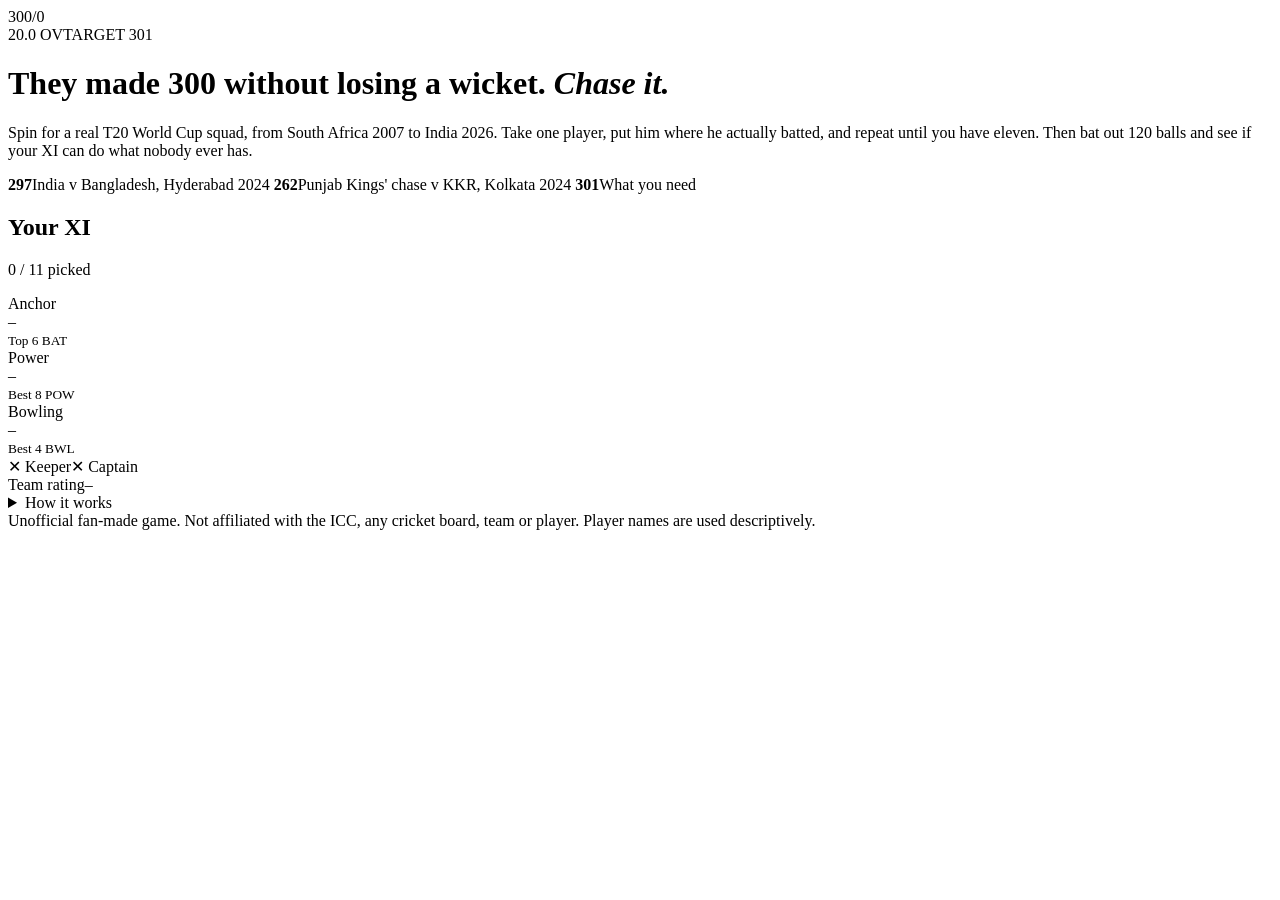
==== index.html @ cbccf897 "Add files via upload" ====
<!doctype html>
<html lang="en">
<head>
<meta charset="utf-8">
<meta name="viewport" content="width=device-width, initial-scale=1, viewport-fit=cover">
<title>The Chase 300</title>
<meta name="description" content="The opposition made 300/0. Draft an XI from every T20 World Cup squad, 2007 to 2026, and chase 301 in 20 overs.">
<meta name="theme-color" content="#0a1812">
<meta property="og:title" content="The Chase 300">
<meta property="og:description" content="Draft T20 World Cup legends and chase cricket's impossible 301.">
<meta property="og:type" content="website">
<link rel="icon" href="favicon.svg" type="image/svg+xml">
<link rel="preconnect" href="https://fonts.googleapis.com">
<link rel="preconnect" href="https://fonts.gstatic.com" crossorigin>
<link rel="stylesheet" href="https://fonts.googleapis.com/css2?family=Archivo:wght@400;500;600;700&family=Big+Shoulders+Display:wght@600;800;900&family=DotGothic16&display=swap">
<link rel="stylesheet" href="css/style.css">
</head>
<body>
<div class="wrap">
  <header class="hero">
    <div class="board" aria-label="Opposition score 300 for 0 in 20 overs">
      <div class="big num">300/0</div>
      <div class="sub"><span>20.0 OV</span><span>TARGET 301</span></div>
    </div>
    <div>
      <h1>They made 300 without losing a wicket. <em>Chase it.</em></h1>
      <p>Spin for a real T20 World Cup squad, from South Africa 2007 to India 2026. Take one player, put him where he actually batted, and repeat until you have eleven. Then bat out 120 balls and see if your XI can do what nobody ever has.</p>
      <div class="facts">
        <span><b>297</b>India v Bangladesh, Hyderabad 2024</span>
        <span><b>262</b>Punjab Kings' chase v KKR, Kolkata 2024</span>
        <span><b>301</b>What you need</span>
      </div>
    </div>
  </header>

  <div class="grid">
    <section class="panel" aria-labelledby="xi-h">
      <div class="ph"><h2 id="xi-h">Your XI</h2><span class="lbl num" id="picked">0 / 11 picked</span></div>
      <ol class="lineup" id="lineup"></ol>
      <div class="ratings">
        <div class="meter"><div class="lbl">Anchor</div><div class="v num" id="r-anc">–</div><div class="bar"><i id="b-anc"></i></div><small>Top 6 BAT</small></div>
        <div class="meter"><div class="lbl">Power</div><div class="v num" id="r-pow">–</div><div class="bar"><i id="b-pow"></i></div><small>Best 8 POW</small></div>
        <div class="meter"><div class="lbl">Bowling</div><div class="v num" id="r-bwl">–</div><div class="bar"><i id="b-bwl"></i></div><small>Best 4 BWL</small></div>
      </div>
      <div class="checks"><span id="ck-k" class="no">✕ Keeper</span><span id="ck-c" class="no">✕ Captain</span></div>
      <div class="capline" id="capline"></div>
      <div class="ovr"><span class="lbl">Team rating</span><span class="v num" id="r-ovr">–</span></div>
    </section>

    <section class="panel play" id="play" aria-live="polite"></section>
  </div>

  <section class="panel" id="honours" hidden aria-labelledby="hb-h">
    <div class="ph"><h2 id="hb-h">Honours board</h2><span class="lbl">Top 10 chases, all players</span></div>
    <ol class="board-list" id="board-list"><li><span class="who">Loading…</span><span></span></li></ol>
  </section>

  <details class="how">
    <summary>How it works</summary>
    <div class="howgrid">
      <div><h4>The draft</h4><p>Each spin lands on one squad from one T20 World Cup. Pick one player and drop him into a slot he really batted in. Picks are final. You get 3 re-rolls per draft, and a squad with nobody who fits your open slots gives you a free spin.</p></div>
      <div><h4>BAT · Anchor</h4><p>How long he stays in. Only your top six count. A 300 chase dies fast if the top order is gone in the powerplay.</p></div>
      <div><h4>POW · Power</h4><p>Strike rate and six-hitting. Your eight biggest hitters count, wherever they bat, so a slugger at number nine still helps.</p></div>
      <div><h4>BWL · Bowling</h4><p>Your four best bowlers, wherever they bat. They conceded 300, but legends in the dugout lift the side: fewer soft dismissals, more boundaries.</p></div>
      <div><h4>Golden cards</h4><p>The Player of the Tournament from each World Cup has a gold card, from Shahid Afridi in 2007 to Sanju Samson in 2026. Spot one, grab him.</p></div>
      <div><h4>Captain</h4><p>Every captain carries a hidden captaincy rating. Draft as many captains as you like; the one with the best rating leads automatically. When a wicket falls, the side wobbles for a couple of overs, and a great leader keeps that wobble small. No captain at all and collapses come in clusters.</p></div>
      <div><h4>Keeper</h4><p>No gloveman costs you a small penalty in the chase.</p></div>
      <div><h4>Ratings</h4><p>Every card is a player at one tournament, so Kohli 2014 and Kohli 2022 are different cards. Numbers are fan estimates from form and reputation in that event, not official data.</p></div>
    </div>
  </details>
  <footer>Unofficial fan-made game. Not affiliated with the ICC, any cricket board, team or player. Player names are used descriptively. <span id="best"></span></footer>
</div>

<script src="js/config.js"></script>
<script src="js/engine.js"></script>
<script src="js/app.js"></script>
</body>
</html>
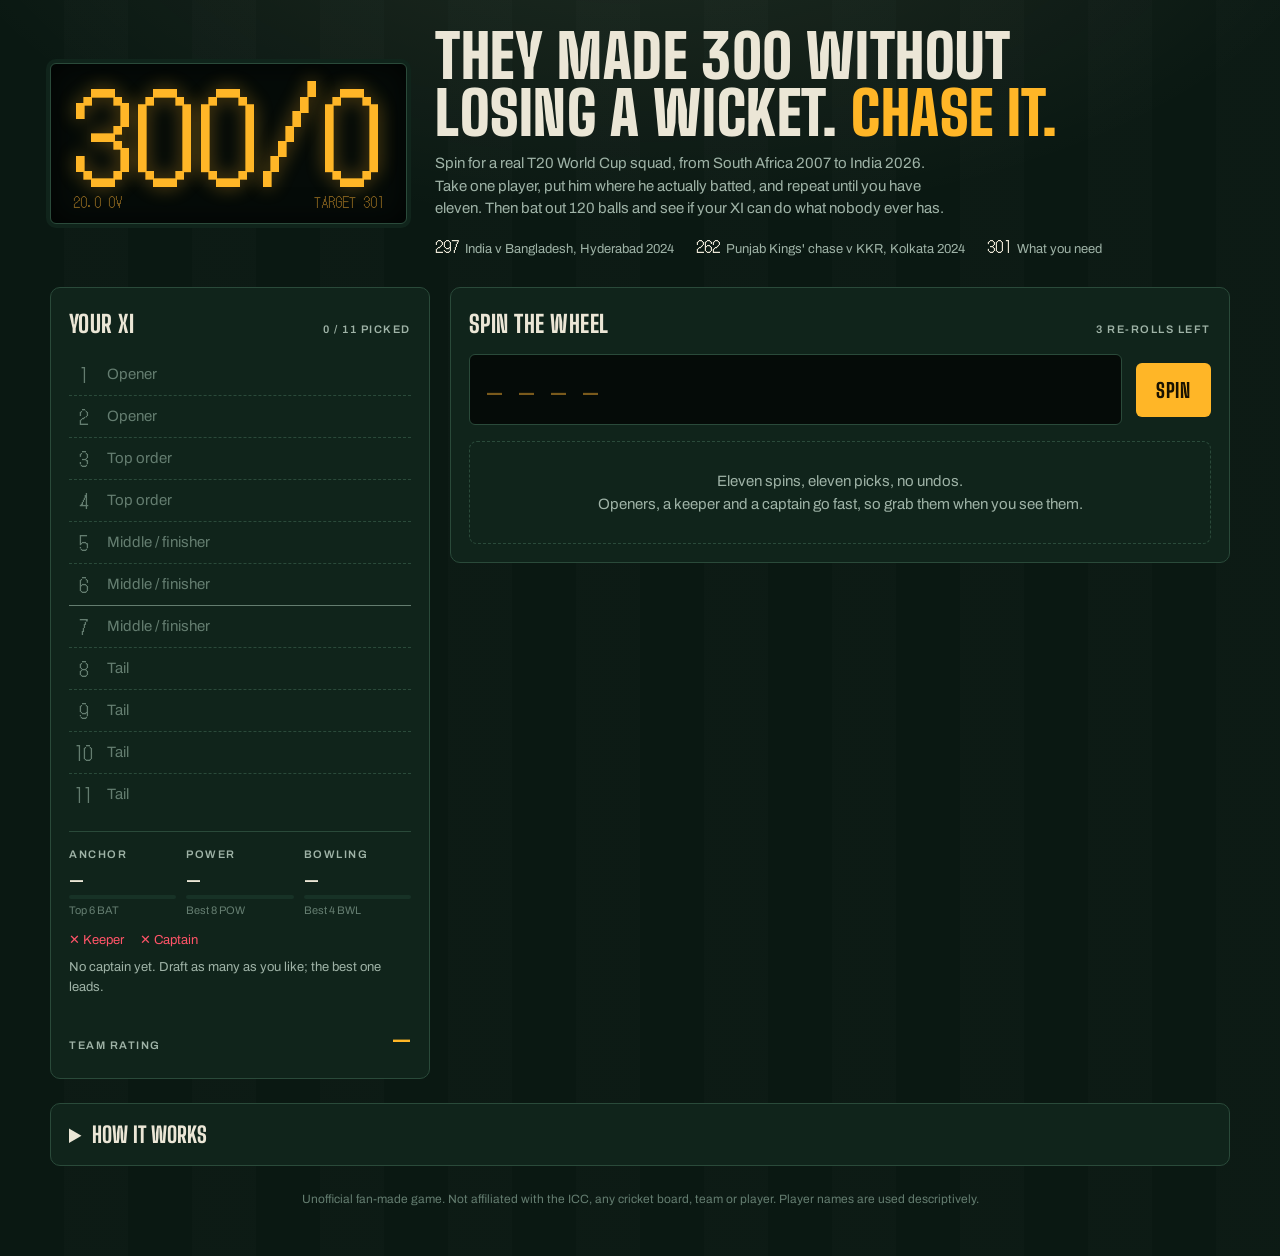
==== commit 23e5f9d9: "Add files via upload" ====
--- a/index.html
+++ b/index.html
@@ -65,7 +65,7 @@
       <div><h4>Golden cards</h4><p>The Player of the Tournament from each World Cup has a gold card, from Shahid Afridi in 2007 to Sanju Samson in 2026. Spot one, grab him.</p></div>
       <div><h4>Captain</h4><p>Every captain carries a hidden captaincy rating. Draft as many captains as you like; the one with the best rating leads automatically. When a wicket falls, the side wobbles for a couple of overs, and a great leader keeps that wobble small. No captain at all and collapses come in clusters.</p></div>
       <div><h4>Keeper</h4><p>No gloveman costs you a small penalty in the chase.</p></div>
-      <div><h4>Ratings</h4><p>Every card is a player at one tournament, so Kohli 2014 and Kohli 2022 are different cards. Numbers are fan estimates from form and reputation in that event, not official data.</p></div>
+      <div><h4>Ratings</h4><p>Every card is a player at one tournament, so Kohli 2014 and Kohli 2022 are different cards. Numbers are fan estimates from form and reputation in that event, not official data. <span class="t95">95+ gold</span>, <span class="t90">90+ purple</span>, <span class="t85">85+ green</span>.</p></div>
     </div>
   </details>
   <footer>Unofficial fan-made game. Not affiliated with the ICC, any cricket board, team or player. Player names are used descriptively. <span id="best"></span></footer>
--- a/css/style.css
+++ b/css/style.css
@@ -0,0 +1,188 @@
+*,*::before,*::after{box-sizing:border-box}
+html,body{margin:0}
+img{max-width:100%}
+[hidden]{display:none!important}
+/* Floodlit night match: turf-dark ground, chalk lines, amber LED scoreboard. Two-panel board: line-up left, play area right. */
+:root{
+  --turf:#0a1812; --turf-2:#10241b; --turf-3:#173226; --line:#2a4a3a;
+  --chalk:#ebe6d6; --chalk-dim:#9fb3a7; --chalk-faint:#647d70;
+  --led:#ffb627; --gold:#e8b931; --gold-hi:#ffd866; --led-dim:#7a5a1c; --wkt:#ff5468; --four:#7fd6ff; --good:#7ee2a0; --tier-gold:#ffd24a; --tier-purple:#c39bff; --tier-green:#6fe39a; --notout:#7fd6ff;
+  --f-display:"Big Shoulders Display","Arial Narrow",Impact,sans-serif;
+  --f-body:"Archivo",system-ui,-apple-system,"Segoe UI",sans-serif;
+  --f-led:"DotGothic16","Courier New",monospace;
+  color-scheme:dark;
+}
+html{background:var(--turf)}
+body{background:var(--turf);color:var(--chalk);font-family:var(--f-body);font-size:15px;line-height:1.5;
+  padding-left:max(16px,env(safe-area-inset-left,0px));padding-right:max(16px,env(safe-area-inset-right,0px));padding-block:20px 48px;
+  background-image:radial-gradient(ellipse 80% 40% at 50% -10%,rgba(255,240,200,.09),transparent 70%),repeating-linear-gradient(90deg,transparent 0 64px,rgba(255,255,255,.012) 64px 128px)}
+.wrap{max-width:1180px;margin:0 auto;display:flex;flex-direction:column;gap:24px}
+button{font:inherit;color:inherit;cursor:pointer}
+button:focus-visible{outline:2px solid var(--led);outline-offset:2px}
+.lbl{font-size:11px;letter-spacing:.14em;text-transform:uppercase;color:var(--chalk-dim);font-weight:600}
+.num{font-variant-numeric:tabular-nums}
+
+/* hero */
+.hero{display:grid;grid-template-columns:auto 1fr;gap:28px;align-items:center;padding-block:8px 4px}
+.board{background:#050b08;border:1px solid var(--line);border-radius:6px;padding:14px 22px 10px;box-shadow:inset 0 0 30px rgba(0,0,0,.8),0 0 0 4px var(--turf-2)}
+.board .big{font-family:var(--f-led);color:var(--led);font-size:clamp(64px,13vw,120px);line-height:.9;text-shadow:0 0 18px rgba(255,182,39,.45);letter-spacing:.02em}
+.board .sub{font-family:var(--f-led);color:var(--led-dim);font-size:14px;display:flex;justify-content:space-between;gap:16px;margin-top:6px}
+.hero h1{font-family:var(--f-display);font-weight:900;font-size:clamp(34px,5.4vw,60px);line-height:.95;margin:0;text-transform:uppercase;text-wrap:balance;letter-spacing:.01em}
+.hero h1 em{font-style:normal;color:var(--led)}
+.hero p{margin:10px 0 0;color:var(--chalk-dim);max-width:58ch}
+.facts{display:flex;flex-wrap:wrap;gap:8px 22px;margin-top:14px;font-size:13px;color:var(--chalk-dim)}
+.facts b{font-family:var(--f-led);color:var(--chalk);font-weight:400;font-size:16px;margin-right:6px}
+
+/* main grid */
+.grid{display:grid;grid-template-columns:minmax(0,380px) minmax(0,1fr);gap:20px;align-items:start}
+.panel{background:var(--turf-2);border:1px solid var(--line);border-radius:10px;padding:18px;min-width:0}
+.panel h2{font-family:var(--f-display);font-weight:800;text-transform:uppercase;font-size:24px;margin:0;letter-spacing:.02em}
+.ph{display:flex;justify-content:space-between;align-items:baseline;gap:12px;margin-bottom:12px;flex-wrap:wrap}
+
+/* lineup */
+.lineup{list-style:none;margin:0;padding:0;display:flex;flex-direction:column}
+.lineup li{display:grid;grid-template-columns:28px minmax(0,1fr) auto;gap:10px;align-items:center;padding:7px 0;border-top:1px dashed var(--line)}
+.lineup li:first-child{border-top:0}
+.lineup li.cut{border-top:1px solid var(--chalk-faint)}
+.slotn{font-family:var(--f-led);font-size:18px;color:var(--chalk-faint);text-align:center}
+.lineup li.filled .slotn{color:var(--led)}
+.lname{min-width:0}
+.lname .n{font-weight:600;white-space:nowrap;overflow:hidden;text-overflow:ellipsis;display:block}
+.lname .m{font-size:12px;color:var(--chalk-faint)}
+.lineup li.empty .n{color:var(--chalk-faint);font-weight:400}
+.lineup li.new{animation:land .6s ease-out}
+@keyframes land{from{background:rgba(255,182,39,.18)}to{background:transparent}}
+.mini{display:flex;gap:6px;font-size:12px}
+.mini span{min-width:26px;text-align:right}
+.tag{display:inline-block;font-size:10px;font-weight:700;letter-spacing:.06em;padding:1px 5px;border-radius:3px;margin-left:6px;vertical-align:2px;border:1px solid currentColor}
+.tag.k{color:var(--four)} .tag.c{color:var(--led)} .tag.ch{color:var(--good)}
+.tag.c.off{opacity:.4}
+
+.ratings{display:grid;grid-template-columns:repeat(3,minmax(0,1fr));gap:10px;margin-top:16px;padding-top:14px;border-top:1px solid var(--line)}
+.meter .v{font-family:var(--f-led);font-size:26px;line-height:1.1}
+.meter .bar{height:4px;background:var(--turf-3);border-radius:2px;margin-top:4px;overflow:hidden}
+.meter .bar i{display:block;height:100%;background:var(--led);width:0;transition:width .5s}
+.meter small{display:block;font-size:11px;color:var(--chalk-faint);margin-top:3px}
+.checks{display:flex;gap:16px;margin-top:12px;font-size:13px;color:var(--chalk-dim);flex-wrap:wrap}
+.checks .ok{color:var(--good)} .checks .no{color:var(--wkt)}
+.ovr{display:flex;justify-content:space-between;align-items:baseline;margin-top:12px}
+.ovr .v{font-family:var(--f-led);font-size:34px;color:var(--led)}
+
+/* tiers */
+.t95{color:var(--tier-gold);text-shadow:0 0 10px rgba(255,210,74,.35)}
+.t90{color:var(--tier-purple)} .t85{color:var(--tier-green)} .t80{color:var(--chalk-dim)} .t0{color:var(--chalk-faint)}
+
+/* wheel + squad */
+.wheel{display:grid;grid-template-columns:minmax(0,1fr) auto;gap:14px;align-items:center}
+.reel{background:#050b08;border:1px solid var(--line);border-radius:6px;padding:12px 16px;font-family:var(--f-led);color:var(--led);font-size:clamp(20px,3.4vw,30px);min-height:62px;display:flex;align-items:center;gap:12px;text-shadow:0 0 12px rgba(255,182,39,.35);overflow:hidden;white-space:nowrap}
+.reel .yr{color:var(--chalk)}
+.reel.idle{color:var(--led-dim);text-shadow:none}
+.btn{background:var(--led);color:#1a1200;border:0;border-radius:6px;padding:12px 20px;font-family:var(--f-display);font-weight:800;font-size:20px;text-transform:uppercase;letter-spacing:.04em;white-space:nowrap}
+.btn:hover{filter:brightness(1.08)}
+.btn:disabled{opacity:.35;cursor:not-allowed;filter:none}
+.btn.ghost{background:transparent;color:var(--chalk);border:1px solid var(--chalk-faint)}
+.btn.sm{font-size:15px;padding:8px 14px}
+.row{display:flex;gap:10px;flex-wrap:wrap;align-items:center}
+.note{font-size:13px;color:var(--chalk-dim)}
+.squadhead{display:flex;justify-content:space-between;align-items:baseline;gap:10px;margin:18px 0 10px;flex-wrap:wrap}
+.squadhead h3{margin:0;font-family:var(--f-display);font-weight:800;font-size:26px;text-transform:uppercase}
+.cards{display:grid;grid-template-columns:repeat(auto-fill,minmax(210px,1fr));gap:10px}
+.pc{background:var(--turf-3);border:1px solid var(--line);border-radius:8px;padding:11px 12px;display:flex;flex-direction:column;gap:6px;min-width:0}
+.pc.dis{opacity:.42}
+.pc .n{font-weight:700;line-height:1.25}
+.pc .meta{font-size:12px;color:var(--chalk-faint)}
+.pc .stats{display:grid;grid-template-columns:repeat(3,1fr);gap:4px;font-size:12px}
+.pc .stats div{display:flex;flex-direction:column}
+.pc .stats b{font-family:var(--f-led);font-weight:400;font-size:20px;line-height:1.1;align-self:flex-start}
+.pc .stats small{font-size:10px;letter-spacing:.1em;color:var(--chalk-faint)}
+.slots{display:flex;gap:6px;align-items:center;flex-wrap:wrap;margin-top:2px}
+.slots span{font-size:12px;color:var(--chalk-dim)}
+.slots button{background:transparent;border:1px solid var(--led);color:var(--led);border-radius:4px;min-width:34px;padding:3px 8px;font-family:var(--f-led);font-size:16px}
+.slots button:hover{background:var(--led);color:#1a1200}
+.why{font-size:12px;color:var(--chalk-faint)}
+.pc.pott{background:linear-gradient(140deg,#3d2c06 0%,#7a5810 38%,#4a3507 62%,#2a1f05 100%);border-color:var(--gold);box-shadow:0 0 0 1px rgba(255,214,102,.35),0 0 22px rgba(255,190,40,.18);position:relative;overflow:hidden}
+.pc.pott::after{content:"";position:absolute;inset:0;background:linear-gradient(115deg,transparent 30%,rgba(255,245,200,.22) 45%,transparent 60%);transform:translateX(-100%);animation:shine 3.2s ease-in-out infinite;pointer-events:none}
+@keyframes shine{0%,55%{transform:translateX(-100%)}100%{transform:translateX(100%)}}
+.pc.pott .n{color:var(--gold-hi)}
+.pc.pott .meta,.pc.pott .stats small,.pc.pott .slots span{color:#e9cf8f}
+.gold{font-size:10px;font-weight:700;letter-spacing:.14em;text-transform:uppercase;color:#2a1c00;background:var(--gold-hi);align-self:flex-start;padding:2px 7px;border-radius:3px}
+.lineup li.pott .n{color:var(--gold-hi)}
+.lineup li.pott .slotn{color:var(--gold-hi)}
+.star{color:var(--gold-hi);margin-right:5px}
+.empty-state{border:1px dashed var(--line);border-radius:8px;padding:28px 18px;text-align:center;color:var(--chalk-dim);margin-top:16px}
+
+/* chase */
+.score{display:grid;grid-template-columns:repeat(4,minmax(0,1fr));gap:1px;background:var(--line);border:1px solid var(--line);border-radius:6px;overflow:hidden}
+.score>div{background:#050b08;padding:10px 12px}
+.score .v{font-family:var(--f-led);font-size:clamp(22px,3.6vw,36px);color:var(--led);line-height:1.1;text-shadow:0 0 12px rgba(255,182,39,.3)}
+.score .v.w{color:var(--chalk)}
+.ticker{display:flex;gap:6px;margin:12px 0;min-height:34px;flex-wrap:wrap}
+.ball{width:32px;height:32px;border-radius:50%;display:grid;place-items:center;font-family:var(--f-led);font-size:15px;background:var(--turf-3);border:1px solid var(--line)}
+.ball.b4{background:var(--four);color:#04202c;border-color:var(--four)}
+.ball.b6{background:var(--led);color:#1a1200;border-color:var(--led)}
+.ball.bW{background:var(--wkt);color:#2a0008;border-color:var(--wkt)}
+.ball.bx{font-size:11px}
+.chasegrid{display:grid;grid-template-columns:minmax(0,1fr) minmax(0,1fr);gap:16px;margin-top:6px}
+.crease{display:flex;flex-direction:column;gap:4px;font-size:14px}
+.crease div{display:flex;justify-content:space-between;gap:10px}
+.crease .on{color:var(--led)}
+.feed{list-style:none;margin:0;padding:0;max-height:300px;overflow:auto;display:flex;flex-direction:column;gap:6px;font-size:14px}
+.feed li{display:grid;grid-template-columns:42px minmax(0,1fr);gap:8px;padding:5px 0;border-bottom:1px dashed var(--line)}
+.feed .ov{font-family:var(--f-led);color:var(--chalk-faint)}
+.feed .e6{color:var(--led)} .feed .e4{color:var(--four)} .feed .eW{color:var(--wkt)}
+.worm svg{width:100%;height:auto;display:block}
+.speed{display:flex;gap:6px}
+.speed button{background:transparent;border:1px solid var(--line);border-radius:4px;padding:5px 10px;font-size:13px;color:var(--chalk-dim)}
+.speed button[aria-pressed="true"]{border-color:var(--led);color:var(--led)}
+
+/* result */
+.verdict{border-left:4px solid var(--led);padding:4px 0 4px 16px;margin:16px 0}
+.verdict.lost{border-color:var(--wkt)}
+.verdict h3{font-family:var(--f-display);font-weight:900;font-size:clamp(30px,5vw,46px);text-transform:uppercase;margin:0;line-height:1}
+.verdict p{margin:6px 0 0;color:var(--chalk-dim);max-width:62ch}
+.tablewrap{overflow-x:auto;margin-top:10px}
+table{width:100%;border-collapse:collapse;font-size:14px;min-width:460px}
+th{font-size:11px;letter-spacing:.1em;text-transform:uppercase;color:var(--chalk-faint);font-weight:600;text-align:right;padding:6px 8px;border-bottom:1px solid var(--line)}
+th:first-child,th:nth-child(2){text-align:left}
+td{padding:6px 8px;border-bottom:1px dashed var(--line);text-align:right;font-variant-numeric:tabular-nums}
+td:first-child{text-align:left;font-weight:600}
+td:nth-child(2){text-align:left;color:var(--chalk-dim);font-size:13px}
+tr.dnb td{color:var(--chalk-faint);font-weight:400}
+tr.notout td{color:var(--notout)}
+tr.notout td:nth-child(2){color:var(--notout);font-weight:600}
+tfoot td{font-weight:700;border-bottom:0}
+.fow{font-size:13px;color:var(--chalk-dim);margin-top:10px}
+
+details.how{background:var(--turf-2);border:1px solid var(--line);border-radius:10px;padding:14px 18px}
+details.how summary{cursor:pointer;font-family:var(--f-display);font-weight:800;font-size:22px;text-transform:uppercase}
+.howgrid{display:grid;grid-template-columns:repeat(auto-fit,minmax(220px,1fr));gap:18px;margin-top:14px;font-size:14px;color:var(--chalk-dim)}
+.howgrid h4{margin:0 0 4px;color:var(--chalk);font-size:15px}
+.howgrid p{margin:0}
+footer{font-size:12px;color:var(--chalk-faint);text-align:center}
+
+@media (max-width:860px){
+  .grid{grid-template-columns:minmax(0,1fr)}
+  .hero{grid-template-columns:minmax(0,1fr)}
+  .chasegrid{grid-template-columns:minmax(0,1fr)}
+  .play{order:-1}
+}
+@media (max-width:520px){
+  .wheel{grid-template-columns:minmax(0,1fr)}
+  .score{grid-template-columns:repeat(2,minmax(0,1fr))}
+  .cards{grid-template-columns:minmax(0,1fr)}
+}
+@media (prefers-reduced-motion:reduce){*{animation:none!important;transition:none!important}}
+
+/* honours board */
+.board-list{list-style:none;margin:0;padding:0;counter-reset:hb}
+.board-list li{display:grid;grid-template-columns:30px minmax(0,1fr) auto;gap:10px;align-items:baseline;padding:8px 0;border-top:1px dashed var(--line)}
+.board-list li:first-child{border-top:0}
+.board-list li::before{counter-increment:hb;content:counter(hb);font-family:var(--f-led);color:var(--chalk-faint);font-size:18px}
+.board-list .who{min-width:0;overflow:hidden;text-overflow:ellipsis;white-space:nowrap;font-weight:600}
+.board-list .who small{display:block;font-weight:400;color:var(--chalk-faint);font-size:12px;white-space:nowrap;overflow:hidden;text-overflow:ellipsis}
+.board-list .sc{font-family:var(--f-led);font-size:20px}
+.board-list .sc.won{color:var(--gold-hi)}
+.submit{display:flex;gap:8px;flex-wrap:wrap;margin-top:14px;align-items:center}
+.submit input{background:#050b08;border:1px solid var(--line);border-radius:6px;color:var(--chalk);padding:10px 12px;font:inherit;min-width:0;flex:1 1 180px}
+.submit input:focus-visible{outline:2px solid var(--led);outline-offset:1px}
+.capline{font-size:13px;color:var(--chalk-dim);margin-top:8px}
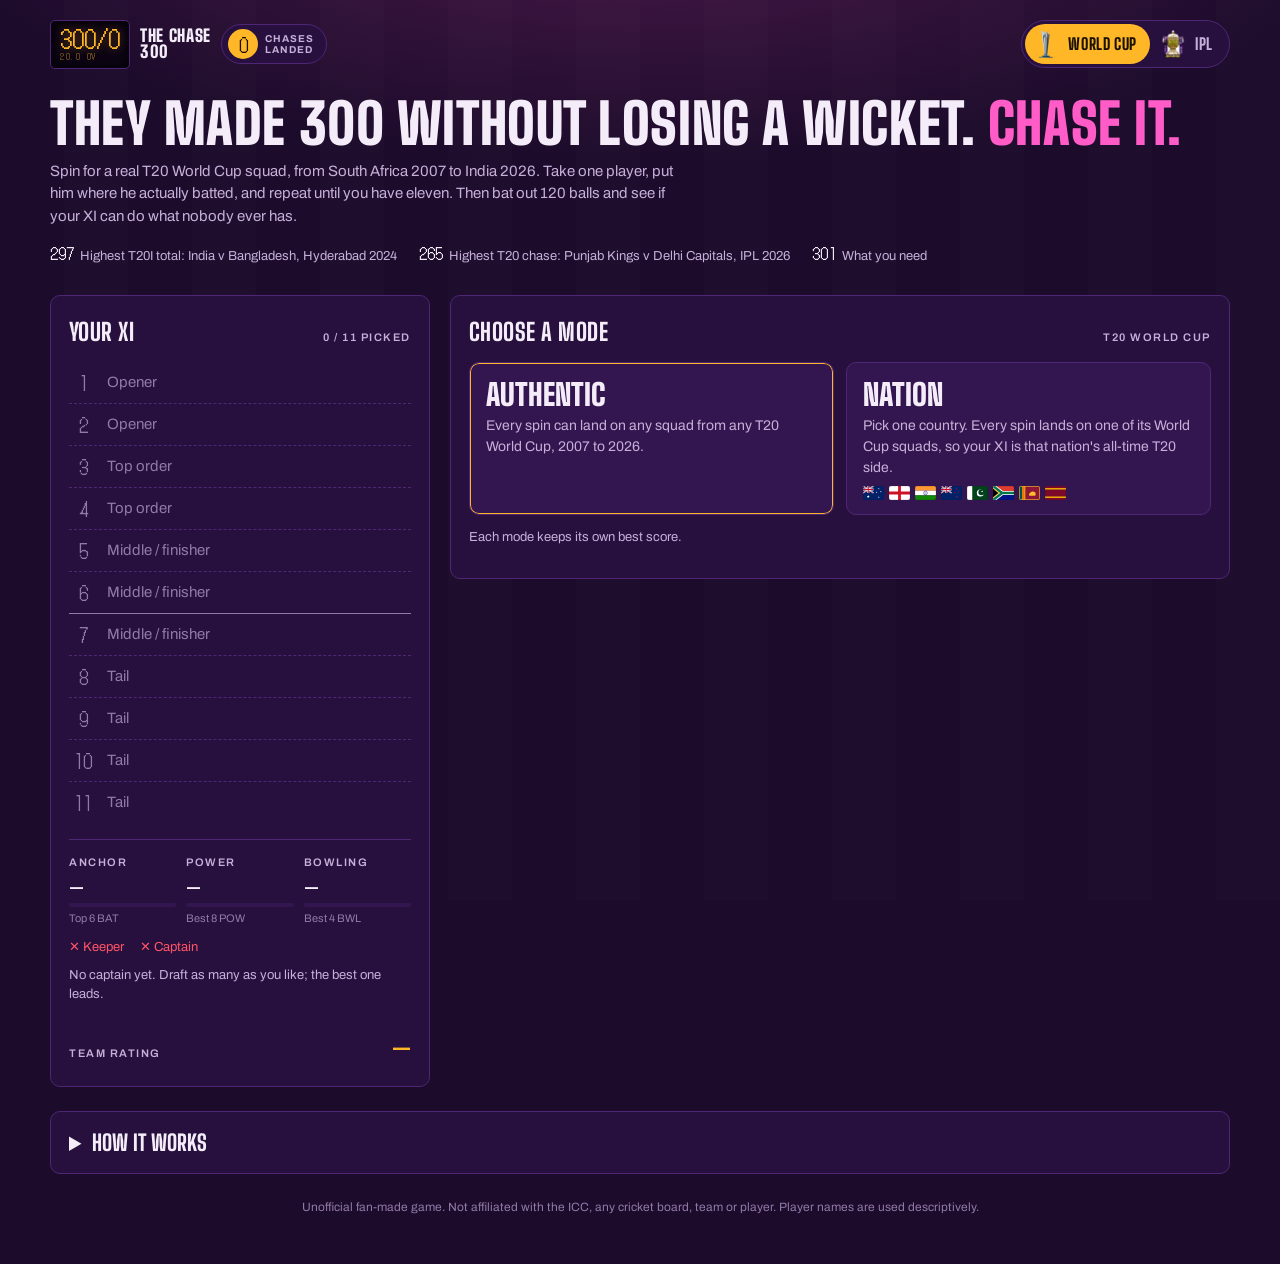
==== commit f0908c24: "Add files via upload" ====
--- a/index.html
+++ b/index.html
@@ -4,10 +4,10 @@
 <meta charset="utf-8">
 <meta name="viewport" content="width=device-width, initial-scale=1, viewport-fit=cover">
 <title>The Chase 300</title>
-<meta name="description" content="The opposition made 300/0. Draft an XI from every T20 World Cup squad, 2007 to 2026, and chase 301 in 20 overs.">
+<meta name="description" content="The opposition made 300/0. Draft an XI from every T20 World Cup squad and every IPL season, and chase 301 in 20 overs.">
 <meta name="theme-color" content="#0a1812">
 <meta property="og:title" content="The Chase 300">
-<meta property="og:description" content="Draft T20 World Cup legends and chase cricket's impossible 301.">
+<meta property="og:description" content="Draft T20 World Cup and IPL legends and chase cricket's impossible 301.">
 <meta property="og:type" content="website">
 <link rel="icon" href="favicon.svg" type="image/svg+xml">
 <link rel="preconnect" href="https://fonts.googleapis.com">
@@ -17,21 +17,21 @@
 </head>
 <body>
 <div class="wrap">
-  <header class="hero">
-    <div class="board" aria-label="Opposition score 300 for 0 in 20 overs">
-      <div class="big num">300/0</div>
-      <div class="sub"><span>20.0 OV</span><span>TARGET 301</span></div>
+  <header class="topbar">
+    <div class="brand">
+    <button class="logo" id="home" type="button" title="Start over" aria-label="The Chase 300. Start a new draft">
+      <span class="mini-board" aria-hidden="true"><b>300/0</b><small>20.0 OV</small></span>
+      <span class="logo-t">The Chase<br>300</span>
+    </button>
+    <button class="mychases" id="mychases" type="button" aria-label="My successful chases"></button>
     </div>
-    <div>
-      <h1>They made 300 without losing a wicket. <em>Chase it.</em></h1>
-      <p>Spin for a real T20 World Cup squad, from South Africa 2007 to India 2026. Take one player, put him where he actually batted, and repeat until you have eleven. Then bat out 120 balls and see if your XI can do what nobody ever has.</p>
-      <div class="facts">
-        <span><b>297</b>India v Bangladesh, Hyderabad 2024</span>
-        <span><b>262</b>Punjab Kings' chase v KKR, Kolkata 2024</span>
-        <span><b>301</b>What you need</span>
-      </div>
-    </div>
+    <div class="comp" role="group" aria-label="Edition" id="comp"></div>
   </header>
+  <section class="hero">
+    <h1>They made 300 without losing a wicket. <em>Chase it.</em></h1>
+    <p id="blurb">Spin for a real squad, take one player, put him where he actually batted, and repeat until you have eleven. Then bat out 120 balls and see if your XI can do what nobody ever has.</p>
+    <div class="facts" id="facts"><span><b>301</b>What you need</span></div>
+  </section>
 
   <div class="grid">
     <section class="panel" aria-labelledby="xi-h">
@@ -58,21 +58,29 @@
   <details class="how">
     <summary>How it works</summary>
     <div class="howgrid">
-      <div><h4>The draft</h4><p>Each spin lands on one squad from one T20 World Cup. Pick one player and drop him into a slot he really batted in. Picks are final. You get 3 re-rolls per draft, and a squad with nobody who fits your open slots gives you a free spin.</p></div>
+      <div><h4>The draft</h4><p>Each spin lands on one squad from one season: a T20 World Cup team or an IPL franchise, depending on the switch at the top. Pick one player and drop him into a slot he really batted in. Picks are final. You get 3 re-rolls per draft, and a squad with nobody who fits your open slots gives you a free spin.</p></div>
       <div><h4>BAT · Anchor</h4><p>How long he stays in. Only your top six count. A 300 chase dies fast if the top order is gone in the powerplay.</p></div>
       <div><h4>POW · Power</h4><p>Strike rate and six-hitting. Your eight biggest hitters count, wherever they bat, so a slugger at number nine still helps.</p></div>
       <div><h4>BWL · Bowling</h4><p>Your four best bowlers, wherever they bat. They conceded 300, but legends in the dugout lift the side: fewer soft dismissals, more boundaries.</p></div>
-      <div><h4>Golden cards</h4><p>The Player of the Tournament from each World Cup has a gold card, from Shahid Afridi in 2007 to Sanju Samson in 2026. Spot one, grab him.</p></div>
+      <div><h4>Golden cards</h4><p>The Player of the Tournament from each World Cup, and the MVP from each IPL season, has a gold card. Spot one, grab him.</p></div>
       <div><h4>Captain</h4><p>Every captain carries a hidden captaincy rating. Draft as many captains as you like; the one with the best rating leads automatically. When a wicket falls, the side wobbles for a couple of overs, and a great leader keeps that wobble small. No captain at all and collapses come in clusters.</p></div>
       <div><h4>Keeper</h4><p>No gloveman costs you a small penalty in the chase.</p></div>
       <div><h4>Ratings</h4><p>Every card is a player at one tournament, so Kohli 2014 and Kohli 2022 are different cards. Numbers are fan estimates from form and reputation in that event, not official data. <span class="t95">95+ gold</span>, <span class="t90">90+ purple</span>, <span class="t85">85+ green</span>.</p></div>
     </div>
   </details>
-  <footer>Unofficial fan-made game. Not affiliated with the ICC, any cricket board, team or player. Player names are used descriptively. <span id="best"></span></footer>
+  <div class="overlay" id="myov" hidden role="dialog" aria-modal="true" aria-labelledby="my-title">
+  <div class="modal">
+    <div class="ph"><h2 id="my-title">My chases</h2><button class="closebtn" id="my-close" aria-label="Close">×</button></div>
+    <div id="my-body"></div>
+  </div>
+</div>
+<footer>Unofficial fan-made game. Not affiliated with the ICC, any cricket board, team or player. Player names are used descriptively. <span id="best"></span></footer>
 </div>
 
 <script src="js/config.js"></script>
 <script src="js/engine.js"></script>
+<script src="js/share.js"></script>
+<script src="js/flags.js"></script>
 <script src="js/app.js"></script>
 </body>
 </html>
--- a/css/style.css
+++ b/css/style.css
@@ -6,29 +6,44 @@
 :root{
   --turf:#0a1812; --turf-2:#10241b; --turf-3:#173226; --line:#2a4a3a;
   --chalk:#ebe6d6; --chalk-dim:#9fb3a7; --chalk-faint:#647d70;
-  --led:#ffb627; --gold:#e8b931; --gold-hi:#ffd866; --led-dim:#7a5a1c; --wkt:#ff5468; --four:#7fd6ff; --good:#7ee2a0; --tier-gold:#ffd24a; --tier-purple:#c39bff; --tier-green:#6fe39a; --notout:#7fd6ff;
+  --accent:#ffb627; --on-accent:#1a1200; --board:#050b08; --glow:rgba(255,240,200,.09);
+  --led:#ffb627; --gold:#e8b931; --gold-hi:#ffd866; --led-dim:#7a5a1c; --wkt:#ff5468; --four:#7fd6ff; --good:#7ee2a0; --tier-gold:#ffd24a; --tier-glow:rgba(255,210,74,.35); --tier-purple:#c39bff; --tier-green:#6fe39a; --notout:#7fd6ff;
   --f-display:"Big Shoulders Display","Arial Narrow",Impact,sans-serif;
   --f-body:"Archivo",system-ui,-apple-system,"Segoe UI",sans-serif;
   --f-led:"DotGothic16","Courier New",monospace;
   color-scheme:dark;
 }
+/* IPL edition: night match under blue floodlights */
+:root[data-edition="ipl"]{
+  --turf:#0a1838; --turf-2:#10224a; --turf-3:#17305f; --line:#2b4778;
+  --chalk:#eef1fa; --chalk-dim:#a9b7d8; --chalk-faint:#7083ad;
+  --board:#050c20; --glow:rgba(150,190,255,.12);
+}
+/* World Cup edition: purple-magenta night with a pink floodlight glow */
+:root[data-edition="wc"]{
+  --turf:#1c0b2b; --turf-2:#27103d; --turf-3:#33164f; --line:#4d2675;
+  --chalk:#f4edf9; --chalk-dim:#c6b0d9; --chalk-faint:#9179a8;
+  --board:#0c0414; --glow:rgba(255,80,190,.2); --emph:#ff5cc8; --tier-purple:#dcbcff;
+}
+/* surfaces that are always dark scoreboards keep light ink in every edition */
+.board,.reel,.score,.mini-board,.pc.pott{--chalk:#ebe6d6; --chalk-dim:#b9c4bd; --chalk-faint:#8a9a90; --gold-hi:#ffd866; --tier-gold:#ffd24a; --tier-glow:rgba(255,210,74,.35); --tier-purple:#c9a6ff; --tier-green:#7ee8a4; --four:#7fd6ff; --wkt:#ff5468}
 html{background:var(--turf)}
-body{background:var(--turf);color:var(--chalk);font-family:var(--f-body);font-size:15px;line-height:1.5;
+body{background:var(--turf);background-attachment:fixed;transition:background-color .35s;color:var(--chalk);font-family:var(--f-body);font-size:15px;line-height:1.5;
   padding-left:max(16px,env(safe-area-inset-left,0px));padding-right:max(16px,env(safe-area-inset-right,0px));padding-block:20px 48px;
-  background-image:radial-gradient(ellipse 80% 40% at 50% -10%,rgba(255,240,200,.09),transparent 70%),repeating-linear-gradient(90deg,transparent 0 64px,rgba(255,255,255,.012) 64px 128px)}
+  background-image:var(--sheen,linear-gradient(transparent,transparent)),radial-gradient(ellipse 80% 40% at 50% -10%,var(--glow),transparent 70%),repeating-linear-gradient(90deg,transparent 0 64px,rgba(255,255,255,.012) 64px 128px)}
 .wrap{max-width:1180px;margin:0 auto;display:flex;flex-direction:column;gap:24px}
 button{font:inherit;color:inherit;cursor:pointer}
-button:focus-visible{outline:2px solid var(--led);outline-offset:2px}
+button:focus-visible{outline:2px solid var(--accent);outline-offset:2px}
 .lbl{font-size:11px;letter-spacing:.14em;text-transform:uppercase;color:var(--chalk-dim);font-weight:600}
 .num{font-variant-numeric:tabular-nums}
 
 /* hero */
 .hero{display:grid;grid-template-columns:auto 1fr;gap:28px;align-items:center;padding-block:8px 4px}
-.board{background:#050b08;border:1px solid var(--line);border-radius:6px;padding:14px 22px 10px;box-shadow:inset 0 0 30px rgba(0,0,0,.8),0 0 0 4px var(--turf-2)}
+.board{background:var(--board);border:1px solid var(--line);border-radius:6px;padding:14px 22px 10px;box-shadow:inset 0 0 30px rgba(0,0,0,.8),0 0 0 4px var(--turf-2)}
 .board .big{font-family:var(--f-led);color:var(--led);font-size:clamp(64px,13vw,120px);line-height:.9;text-shadow:0 0 18px rgba(255,182,39,.45);letter-spacing:.02em}
 .board .sub{font-family:var(--f-led);color:var(--led-dim);font-size:14px;display:flex;justify-content:space-between;gap:16px;margin-top:6px}
 .hero h1{font-family:var(--f-display);font-weight:900;font-size:clamp(34px,5.4vw,60px);line-height:.95;margin:0;text-transform:uppercase;text-wrap:balance;letter-spacing:.01em}
-.hero h1 em{font-style:normal;color:var(--led)}
+.hero h1 em{font-style:normal;color:var(--emph,var(--accent))}
 .hero p{margin:10px 0 0;color:var(--chalk-dim);max-width:58ch}
 .facts{display:flex;flex-wrap:wrap;gap:8px 22px;margin-top:14px;font-size:13px;color:var(--chalk-dim)}
 .facts b{font-family:var(--f-led);color:var(--chalk);font-weight:400;font-size:16px;margin-right:6px}
@@ -45,39 +60,39 @@
 .lineup li:first-child{border-top:0}
 .lineup li.cut{border-top:1px solid var(--chalk-faint)}
 .slotn{font-family:var(--f-led);font-size:18px;color:var(--chalk-faint);text-align:center}
-.lineup li.filled .slotn{color:var(--led)}
+.lineup li.filled .slotn{color:var(--accent)}
 .lname{min-width:0}
 .lname .n{font-weight:600;white-space:nowrap;overflow:hidden;text-overflow:ellipsis;display:block}
 .lname .m{font-size:12px;color:var(--chalk-faint)}
 .lineup li.empty .n{color:var(--chalk-faint);font-weight:400}
 .lineup li.new{animation:land .6s ease-out}
-@keyframes land{from{background:rgba(255,182,39,.18)}to{background:transparent}}
+@keyframes land{from{background:color-mix(in srgb,var(--accent) 22%,transparent)}to{background:transparent}}
 .mini{display:flex;gap:6px;font-size:12px}
 .mini span{min-width:26px;text-align:right}
 .tag{display:inline-block;font-size:10px;font-weight:700;letter-spacing:.06em;padding:1px 5px;border-radius:3px;margin-left:6px;vertical-align:2px;border:1px solid currentColor}
-.tag.k{color:var(--four)} .tag.c{color:var(--led)} .tag.ch{color:var(--good)}
+.tag.k{color:var(--four)} .tag.c{color:var(--accent)} .tag.ch{color:var(--good)}
 .tag.c.off{opacity:.4}
 
 .ratings{display:grid;grid-template-columns:repeat(3,minmax(0,1fr));gap:10px;margin-top:16px;padding-top:14px;border-top:1px solid var(--line)}
 .meter .v{font-family:var(--f-led);font-size:26px;line-height:1.1}
 .meter .bar{height:4px;background:var(--turf-3);border-radius:2px;margin-top:4px;overflow:hidden}
-.meter .bar i{display:block;height:100%;background:var(--led);width:0;transition:width .5s}
+.meter .bar i{display:block;height:100%;background:var(--accent);width:0;transition:width .5s}
 .meter small{display:block;font-size:11px;color:var(--chalk-faint);margin-top:3px}
 .checks{display:flex;gap:16px;margin-top:12px;font-size:13px;color:var(--chalk-dim);flex-wrap:wrap}
 .checks .ok{color:var(--good)} .checks .no{color:var(--wkt)}
 .ovr{display:flex;justify-content:space-between;align-items:baseline;margin-top:12px}
-.ovr .v{font-family:var(--f-led);font-size:34px;color:var(--led)}
+.ovr .v{font-family:var(--f-led);font-size:34px;color:var(--accent)}
 
 /* tiers */
-.t95{color:var(--tier-gold);text-shadow:0 0 10px rgba(255,210,74,.35)}
+.t95{color:var(--tier-gold);text-shadow:0 0 10px var(--tier-glow)}
 .t90{color:var(--tier-purple)} .t85{color:var(--tier-green)} .t80{color:var(--chalk-dim)} .t0{color:var(--chalk-faint)}
 
 /* wheel + squad */
 .wheel{display:grid;grid-template-columns:minmax(0,1fr) auto;gap:14px;align-items:center}
-.reel{background:#050b08;border:1px solid var(--line);border-radius:6px;padding:12px 16px;font-family:var(--f-led);color:var(--led);font-size:clamp(20px,3.4vw,30px);min-height:62px;display:flex;align-items:center;gap:12px;text-shadow:0 0 12px rgba(255,182,39,.35);overflow:hidden;white-space:nowrap}
+.reel{background:var(--board);border:1px solid var(--line);border-radius:6px;padding:12px 16px;font-family:var(--f-led);color:var(--led);font-size:clamp(20px,3.4vw,30px);min-height:62px;display:flex;align-items:center;gap:12px;text-shadow:0 0 12px rgba(255,182,39,.35);overflow:hidden;white-space:nowrap}
 .reel .yr{color:var(--chalk)}
 .reel.idle{color:var(--led-dim);text-shadow:none}
-.btn{background:var(--led);color:#1a1200;border:0;border-radius:6px;padding:12px 20px;font-family:var(--f-display);font-weight:800;font-size:20px;text-transform:uppercase;letter-spacing:.04em;white-space:nowrap}
+.btn{background:var(--accent);color:var(--on-accent);border:0;border-radius:6px;padding:12px 20px;font-family:var(--f-display);font-weight:800;font-size:20px;text-transform:uppercase;letter-spacing:.04em;white-space:nowrap}
 .btn:hover{filter:brightness(1.08)}
 .btn:disabled{opacity:.35;cursor:not-allowed;filter:none}
 .btn.ghost{background:transparent;color:var(--chalk);border:1px solid var(--chalk-faint)}
@@ -97,8 +112,8 @@
 .pc .stats small{font-size:10px;letter-spacing:.1em;color:var(--chalk-faint)}
 .slots{display:flex;gap:6px;align-items:center;flex-wrap:wrap;margin-top:2px}
 .slots span{font-size:12px;color:var(--chalk-dim)}
-.slots button{background:transparent;border:1px solid var(--led);color:var(--led);border-radius:4px;min-width:34px;padding:3px 8px;font-family:var(--f-led);font-size:16px}
-.slots button:hover{background:var(--led);color:#1a1200}
+.slots button{background:transparent;border:1px solid var(--accent);color:var(--accent);border-radius:4px;min-width:34px;padding:3px 8px;font-family:var(--f-led);font-size:16px}
+.slots button:hover{background:var(--accent);color:var(--on-accent)}
 .why{font-size:12px;color:var(--chalk-faint)}
 .pc.pott{background:linear-gradient(140deg,#3d2c06 0%,#7a5810 38%,#4a3507 62%,#2a1f05 100%);border-color:var(--gold);box-shadow:0 0 0 1px rgba(255,214,102,.35),0 0 22px rgba(255,190,40,.18);position:relative;overflow:hidden}
 .pc.pott::after{content:"";position:absolute;inset:0;background:linear-gradient(115deg,transparent 30%,rgba(255,245,200,.22) 45%,transparent 60%);transform:translateX(-100%);animation:shine 3.2s ease-in-out infinite;pointer-events:none}
@@ -113,30 +128,30 @@
 
 /* chase */
 .score{display:grid;grid-template-columns:repeat(4,minmax(0,1fr));gap:1px;background:var(--line);border:1px solid var(--line);border-radius:6px;overflow:hidden}
-.score>div{background:#050b08;padding:10px 12px}
+.score>div{background:var(--board);padding:10px 12px}
 .score .v{font-family:var(--f-led);font-size:clamp(22px,3.6vw,36px);color:var(--led);line-height:1.1;text-shadow:0 0 12px rgba(255,182,39,.3)}
 .score .v.w{color:var(--chalk)}
 .ticker{display:flex;gap:6px;margin:12px 0;min-height:34px;flex-wrap:wrap}
 .ball{width:32px;height:32px;border-radius:50%;display:grid;place-items:center;font-family:var(--f-led);font-size:15px;background:var(--turf-3);border:1px solid var(--line)}
-.ball.b4{background:var(--four);color:#04202c;border-color:var(--four)}
-.ball.b6{background:var(--led);color:#1a1200;border-color:var(--led)}
-.ball.bW{background:var(--wkt);color:#2a0008;border-color:var(--wkt)}
+.ball.b4{background:var(--four);color:var(--turf);border-color:var(--four)}
+.ball.b6{background:var(--accent);color:var(--on-accent);border-color:var(--accent)}
+.ball.bW{background:var(--wkt);color:var(--turf);border-color:var(--wkt)}
 .ball.bx{font-size:11px}
 .chasegrid{display:grid;grid-template-columns:minmax(0,1fr) minmax(0,1fr);gap:16px;margin-top:6px}
 .crease{display:flex;flex-direction:column;gap:4px;font-size:14px}
 .crease div{display:flex;justify-content:space-between;gap:10px}
-.crease .on{color:var(--led)}
+.crease .on{color:var(--accent)}
 .feed{list-style:none;margin:0;padding:0;max-height:300px;overflow:auto;display:flex;flex-direction:column;gap:6px;font-size:14px}
 .feed li{display:grid;grid-template-columns:42px minmax(0,1fr);gap:8px;padding:5px 0;border-bottom:1px dashed var(--line)}
 .feed .ov{font-family:var(--f-led);color:var(--chalk-faint)}
-.feed .e6{color:var(--led)} .feed .e4{color:var(--four)} .feed .eW{color:var(--wkt)}
+.feed .e6{color:var(--accent)} .feed .e4{color:var(--four)} .feed .eW{color:var(--wkt)}
 .worm svg{width:100%;height:auto;display:block}
 .speed{display:flex;gap:6px}
 .speed button{background:transparent;border:1px solid var(--line);border-radius:4px;padding:5px 10px;font-size:13px;color:var(--chalk-dim)}
-.speed button[aria-pressed="true"]{border-color:var(--led);color:var(--led)}
+.speed button[aria-pressed="true"]{border-color:var(--accent);color:var(--accent)}
 
 /* result */
-.verdict{border-left:4px solid var(--led);padding:4px 0 4px 16px;margin:16px 0}
+.verdict{border-left:4px solid var(--accent);padding:4px 0 4px 16px;margin:16px 0}
 .verdict.lost{border-color:var(--wkt)}
 .verdict h3{font-family:var(--f-display);font-weight:900;font-size:clamp(30px,5vw,46px);text-transform:uppercase;margin:0;line-height:1}
 .verdict p{margin:6px 0 0;color:var(--chalk-dim);max-width:62ch}
@@ -183,6 +198,75 @@
 .board-list .sc{font-family:var(--f-led);font-size:20px}
 .board-list .sc.won{color:var(--gold-hi)}
 .submit{display:flex;gap:8px;flex-wrap:wrap;margin-top:14px;align-items:center}
-.submit input{background:#050b08;border:1px solid var(--line);border-radius:6px;color:var(--chalk);padding:10px 12px;font:inherit;min-width:0;flex:1 1 180px}
-.submit input:focus-visible{outline:2px solid var(--led);outline-offset:1px}
+.submit input{background:var(--turf);border:1px solid var(--line);border-radius:6px;color:var(--chalk);padding:10px 12px;font:inherit;min-width:0;flex:1 1 180px}
+.submit input:focus-visible{outline:2px solid var(--accent);outline-offset:1px}
 .capline{font-size:13px;color:var(--chalk-dim);margin-top:8px}
+
+/* top bar: small scoreboard logo (resets the game) + edition picker */
+.topbar{display:flex;justify-content:space-between;align-items:center;gap:12px;flex-wrap:wrap}
+.logo{display:flex;align-items:center;gap:10px;background:none;border:0;padding:4px;margin:-4px;border-radius:8px;color:var(--chalk);text-align:left}
+.logo:hover .mini-board{border-color:var(--accent)}
+.mini-board{display:flex;flex-direction:column;align-items:flex-start;background:var(--board);border:1px solid var(--line);border-radius:5px;padding:5px 9px 4px;box-shadow:inset 0 0 12px rgba(0,0,0,.8)}
+.mini-board b{font-family:var(--f-led);font-weight:400;color:var(--led);font-size:24px;line-height:1;text-shadow:0 0 10px rgba(255,182,39,.45)}
+.mini-board small{font-family:var(--f-led);color:var(--led-dim);font-size:9px;letter-spacing:.06em}
+.logo-t{font-family:var(--f-display);font-weight:900;font-size:17px;line-height:.95;text-transform:uppercase;letter-spacing:.04em}
+.comp{display:inline-flex;border:1px solid var(--line);border-radius:999px;background:var(--turf-2);padding:3px;gap:2px}
+.comp button{display:flex;align-items:center;gap:7px;background:transparent;border:0;border-radius:999px;padding:5px 13px 5px 6px;font-family:var(--f-display);font-weight:800;font-size:16px;letter-spacing:.04em;text-transform:uppercase;color:var(--chalk-dim)}
+.comp button img{width:30px;height:30px;display:block;flex:none;object-fit:contain}
+.comp button[aria-pressed="true"]{background:var(--accent);color:var(--on-accent)}
+.comp button:not([aria-pressed="true"]):hover:not(:disabled){color:var(--chalk)}
+.comp button:disabled:not([aria-pressed="true"]){opacity:.45;cursor:not-allowed}
+.hero{display:block;padding-block:4px}
+.hero h1{font-size:clamp(32px,5vw,56px)}
+.hero p{max-width:70ch}
+@media (max-width:520px){.logo-t{display:none}.topbar{gap:8px}.brand{gap:7px}.comp{padding:2px}.comp button{gap:4px;padding:3px 9px 3px 3px;font-size:13px;letter-spacing:.02em}.comp button img{width:24px;height:24px}}
+
+/* IPL modes */
+.tag.os{color:var(--chalk-dim)}
+.modes{display:grid;grid-template-columns:repeat(2,minmax(0,1fr));gap:12px;margin-top:4px}
+.mode{display:flex;flex-direction:column;gap:6px;align-items:flex-start;text-align:left;background:var(--turf-3);border:1px solid var(--line);border-radius:10px;padding:16px 16px 14px;color:var(--chalk)}
+.mode:hover{border-color:var(--accent)}
+.mode.last{box-shadow:inset 0 0 0 1px var(--accent)}
+.mode b{font-family:var(--f-display);font-weight:900;font-size:30px;text-transform:uppercase;line-height:1}
+.mode span{color:var(--chalk-dim);font-size:14px}
+.mode small{color:var(--chalk-faint);font-size:12px}
+.modechip{display:inline-block;padding:1px 7px;border-radius:999px;border:1px solid currentColor;letter-spacing:.08em}
+@media (max-width:520px){.modes{grid-template-columns:minmax(0,1fr)}}
+
+.modechip{display:inline-flex;align-items:center;gap:6px;vertical-align:middle}
+.modechip .flag{width:18px;height:12px}
+.flag{display:block;flex:none;border-radius:2px;overflow:hidden}
+.flagrow{display:flex;gap:5px;flex-wrap:wrap;margin-top:2px}
+.flagrow .flag{width:21px;height:14px}
+.nations{display:grid;grid-template-columns:repeat(auto-fill,minmax(170px,1fr));gap:8px}
+.nation{display:grid;grid-template-columns:auto minmax(0,1fr);grid-template-rows:auto auto;column-gap:10px;align-items:center;text-align:left;background:var(--turf-3);border:1px solid var(--line);border-radius:8px;padding:10px 12px;color:var(--chalk)}
+.nation:hover{border-color:var(--accent)}
+.nation .flag{grid-row:span 2;width:30px;height:20px}
+.nation .nn{font-weight:700;font-size:15px;white-space:nowrap;overflow:hidden;text-overflow:ellipsis}
+.nation .nc{font-size:12px;color:var(--chalk-faint)}
+.linkbtn{background:none;border:0;padding:0;color:var(--chalk-dim);text-decoration:underline;font-size:13px}
+.linkbtn:hover{color:var(--chalk)}
+
+/* My chases */
+.brand{display:flex;align-items:center;gap:10px}
+.mychases{display:flex;align-items:center;gap:7px;background:var(--turf-2);border:1px solid var(--line);border-radius:999px;padding:4px 12px 4px 6px;color:var(--chalk)}
+.mychases:hover{border-color:var(--accent)}
+.mc-n{display:grid;place-items:center;min-width:30px;height:30px;padding:0 6px;border-radius:999px;background:var(--accent);color:var(--on-accent);font-family:var(--f-led);font-size:18px}
+.mc-l{font-size:10px;line-height:1.15;letter-spacing:.1em;text-transform:uppercase;color:var(--chalk-dim);font-weight:700;text-align:left}
+.mychases.pulse .mc-n{animation:pop .9s ease-out}
+@keyframes pop{0%{transform:scale(1)}30%{transform:scale(1.35)}100%{transform:scale(1)}}
+.overlay{position:fixed;inset:0;z-index:50;background:rgba(0,0,0,.62);display:flex;align-items:flex-start;justify-content:center;
+  padding:max(24px,env(safe-area-inset-top,0px)) max(12px,env(safe-area-inset-right,0px)) max(24px,env(safe-area-inset-bottom,0px)) max(12px,env(safe-area-inset-left,0px));overflow:auto}
+.modal{width:min(820px,100%);background:var(--turf-2);border:1px solid var(--line);border-radius:12px;padding:18px;box-shadow:0 20px 60px rgba(0,0,0,.5)}
+.modal .ph{margin-bottom:10px}
+.closebtn{background:none;border:1px solid var(--line);border-radius:999px;width:34px;height:34px;font-size:18px;line-height:1;color:var(--chalk)}
+.closebtn:hover{border-color:var(--accent)}
+body.noscroll{overflow:hidden}
+.mylist{list-style:none;margin:10px 0 0;padding:0;display:flex;flex-direction:column;gap:8px}
+.mylist button{width:100%;display:grid;grid-template-columns:auto minmax(0,1fr) auto;gap:14px;align-items:center;text-align:left;background:var(--turf-3);border:1px solid var(--line);border-radius:8px;padding:10px 14px;color:var(--chalk)}
+.mylist button:hover{border-color:var(--accent)}
+.ml-s{font-family:var(--f-led);font-size:24px;color:var(--gold-hi)}
+.ml-m{min-width:0;display:flex;flex-direction:column}
+.ml-m small{color:var(--chalk-faint);font-size:12px;white-space:nowrap;overflow:hidden;text-overflow:ellipsis}
+.ml-d{font-size:12px;color:var(--chalk-dim);white-space:nowrap}
+@media (max-width:520px){.mc-l{display:none}.mychases{padding-right:6px}.ml-d{display:none}}
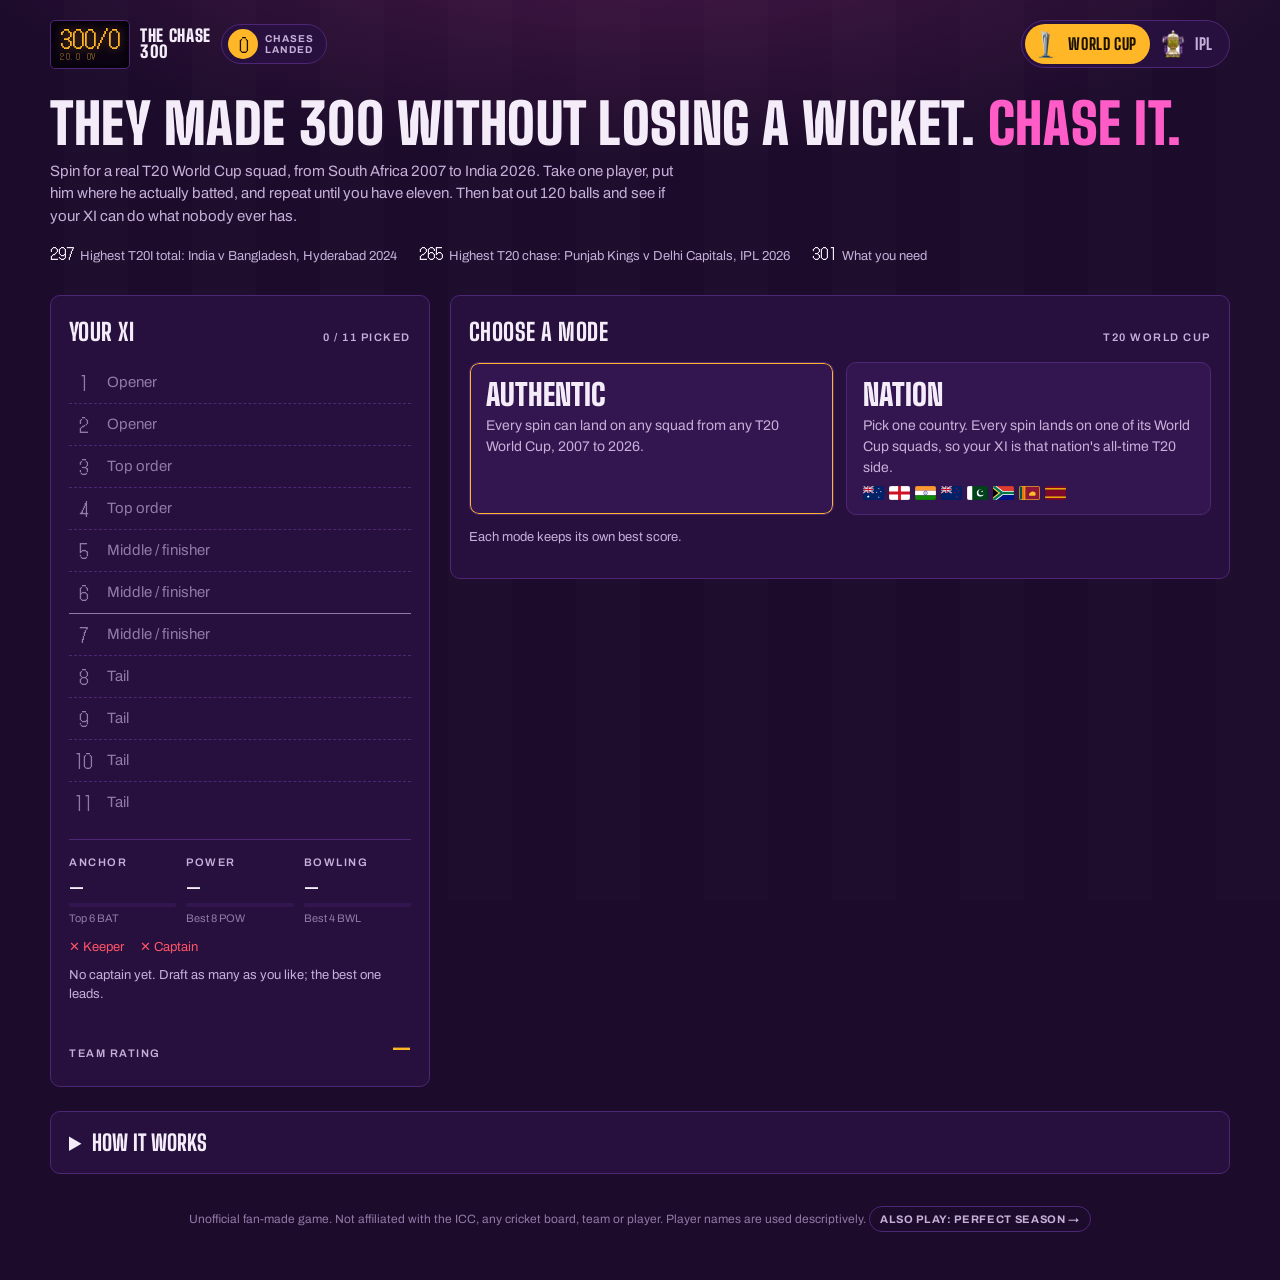
==== commit b6ec8a90: "Add files via upload" ====
--- a/index.html
+++ b/index.html
@@ -74,7 +74,7 @@
     <div id="my-body"></div>
   </div>
 </div>
-<footer>Unofficial fan-made game. Not affiliated with the ICC, any cricket board, team or player. Player names are used descriptively. <span id="best"></span></footer>
+<footer>Unofficial fan-made game. Not affiliated with the ICC, any cricket board, team or player. Player names are used descriptively. <span id="best"></span> <!--NAV--><a class="navlink" href="perfect-ssn.html">Also play: Perfect Season →</a><!--/NAV--></footer>
 </div>
 
 <script src="js/config.js"></script>
--- a/css/style.css
+++ b/css/style.css
@@ -270,3 +270,61 @@
 .ml-m small{color:var(--chalk-faint);font-size:12px;white-space:nowrap;overflow:hidden;text-overflow:ellipsis}
 .ml-d{font-size:12px;color:var(--chalk-dim);white-space:nowrap}
 @media (max-width:520px){.mc-l{display:none}.mychases{padding-right:6px}.ml-d{display:none}}
+
+/* Perfect Season */
+.navlink{color:var(--chalk-dim);font-weight:700;font-size:13px;letter-spacing:.06em;text-transform:uppercase;text-decoration:none;border:1px solid var(--line);border-radius:999px;padding:7px 13px;white-space:nowrap}
+.navlink:hover{color:var(--chalk);border-color:var(--accent)}
+footer .navlink{display:inline-block;margin-top:8px;font-size:11px;padding:4px 10px}
+body.in-season .grid{grid-template-columns:minmax(0,1fr)}
+body.in-season .grid>.panel:first-child{display:none}
+.attack{margin:14px 0;padding:12px 14px;border:1px solid var(--line);border-radius:8px;background:var(--turf-3)}
+.attack ul{list-style:none;margin:8px 0 0;padding:0;display:grid;grid-template-columns:repeat(auto-fill,minmax(170px,1fr));gap:4px 18px}
+.attack li{display:flex;justify-content:space-between;gap:10px;font-size:14px}
+.attack li b{font-family:var(--f-led);font-weight:400;font-size:17px}
+.note.warn{color:var(--wkt);margin:8px 0 0}
+.namefield{display:flex;flex-direction:column;gap:6px;margin:12px 0;max-width:320px}
+.namefield input{background:var(--turf);border:1px solid var(--line);border-radius:6px;color:var(--chalk);padding:10px 12px;font:inherit;font-weight:700}
+.namefield input:focus-visible{outline:2px solid var(--accent);outline-offset:1px}
+.seasonbar{display:flex;gap:10px 16px;align-items:center;flex-wrap:wrap;margin:14px 0 12px}
+.perfect{font-family:var(--f-display);font-weight:800;text-transform:uppercase;letter-spacing:.06em;font-size:15px;padding:4px 12px;border-radius:999px;border:1px solid currentColor}
+.perfect.on{color:var(--gold-hi)}
+.perfect.off{color:var(--chalk-faint)}
+.tabs{display:flex;gap:4px;margin-top:20px;border-bottom:1px solid var(--line);overflow-x:auto}
+.tabs button{background:none;border:0;border-bottom:3px solid transparent;padding:9px 14px;font-family:var(--f-display);font-weight:800;font-size:17px;text-transform:uppercase;letter-spacing:.04em;color:var(--chalk-faint);white-space:nowrap}
+.tabs button[aria-selected="true"]{color:var(--chalk);border-bottom-color:var(--accent)}
+.tabbody{margin-top:14px;display:flex;flex-direction:column;gap:8px}
+.match{border:1px solid var(--line);border-radius:8px;background:var(--turf-3)}
+.match summary{display:grid;grid-template-columns:auto minmax(0,1fr) auto;gap:12px;align-items:center;padding:10px 14px;cursor:pointer;list-style:none}
+.match summary::-webkit-details-marker{display:none}
+.match .res{width:30px;height:30px;border-radius:50%;display:grid;place-items:center;font-family:var(--f-display);font-weight:900;font-size:16px;background:var(--good);color:var(--turf)}
+.match.lost .res{background:var(--wkt)}
+.match .mm{min-width:0;display:flex;flex-direction:column}
+.match .mm small{color:var(--chalk-dim);font-size:13px}
+.match .mm small small{color:var(--chalk-faint)}
+.match .mr{font-size:13px;color:var(--chalk-dim);text-align:right}
+.match .mbody{padding:0 14px 14px;border-top:1px dashed var(--line)}
+.two{display:grid;grid-template-columns:repeat(2,minmax(0,1fr));gap:8px 20px}
+table.mini-t,table.lg{min-width:0}
+table.mini-t{font-size:13px}
+table.mini-t td:nth-child(2),table.lg td:nth-child(2){text-align:right;color:inherit;font-size:inherit}
+table.mini-t th:nth-child(2),table.lg th:nth-child(2){text-align:right}
+table.lg{min-width:520px}
+table.lg td:first-child{white-space:nowrap}
+table.lg.league td:nth-child(2),table.lg.league th:nth-child(2){text-align:left;font-weight:600}
+table.lg.league td:first-child{font-weight:400;color:var(--chalk-faint);width:1%}
+tr.me td{background:color-mix(in srgb,var(--accent) 14%,transparent);font-weight:700}
+tr.cutline td{border-bottom:2px solid var(--accent)}
+.awards{display:grid;grid-template-columns:repeat(auto-fill,minmax(210px,1fr));gap:10px}
+.award{border:1px solid var(--line);border-radius:8px;background:var(--turf-3);padding:12px 14px;display:flex;flex-direction:column;gap:3px}
+.award b{font-size:17px;line-height:1.25}
+.award b small{display:block;font-weight:400;font-size:12px;color:var(--chalk-faint)}
+.award.orange{border-color:#ff8a1f} .award.orange .lbl{color:#ff9a3c}
+.award.purple{border-color:#a56bff} .award.purple .lbl{color:#b98cff}
+.award.gold-a{border-color:var(--gold)} .award.gold-a .lbl{color:var(--gold-hi)}
+.bracket{display:grid;grid-template-columns:repeat(auto-fit,minmax(200px,1fr));gap:8px;margin-bottom:6px}
+.tie{border:1px dashed var(--line);border-radius:8px;padding:10px 12px;display:flex;flex-direction:column;gap:4px;font-size:14px}
+.tie.done{border-style:solid}
+.tie .meT{color:var(--accent);font-weight:700}
+.tie .tbd{color:var(--chalk-faint)}
+.tie .note{margin:0}
+@media (max-width:620px){.two{grid-template-columns:minmax(0,1fr)}.match .mr{display:none}}
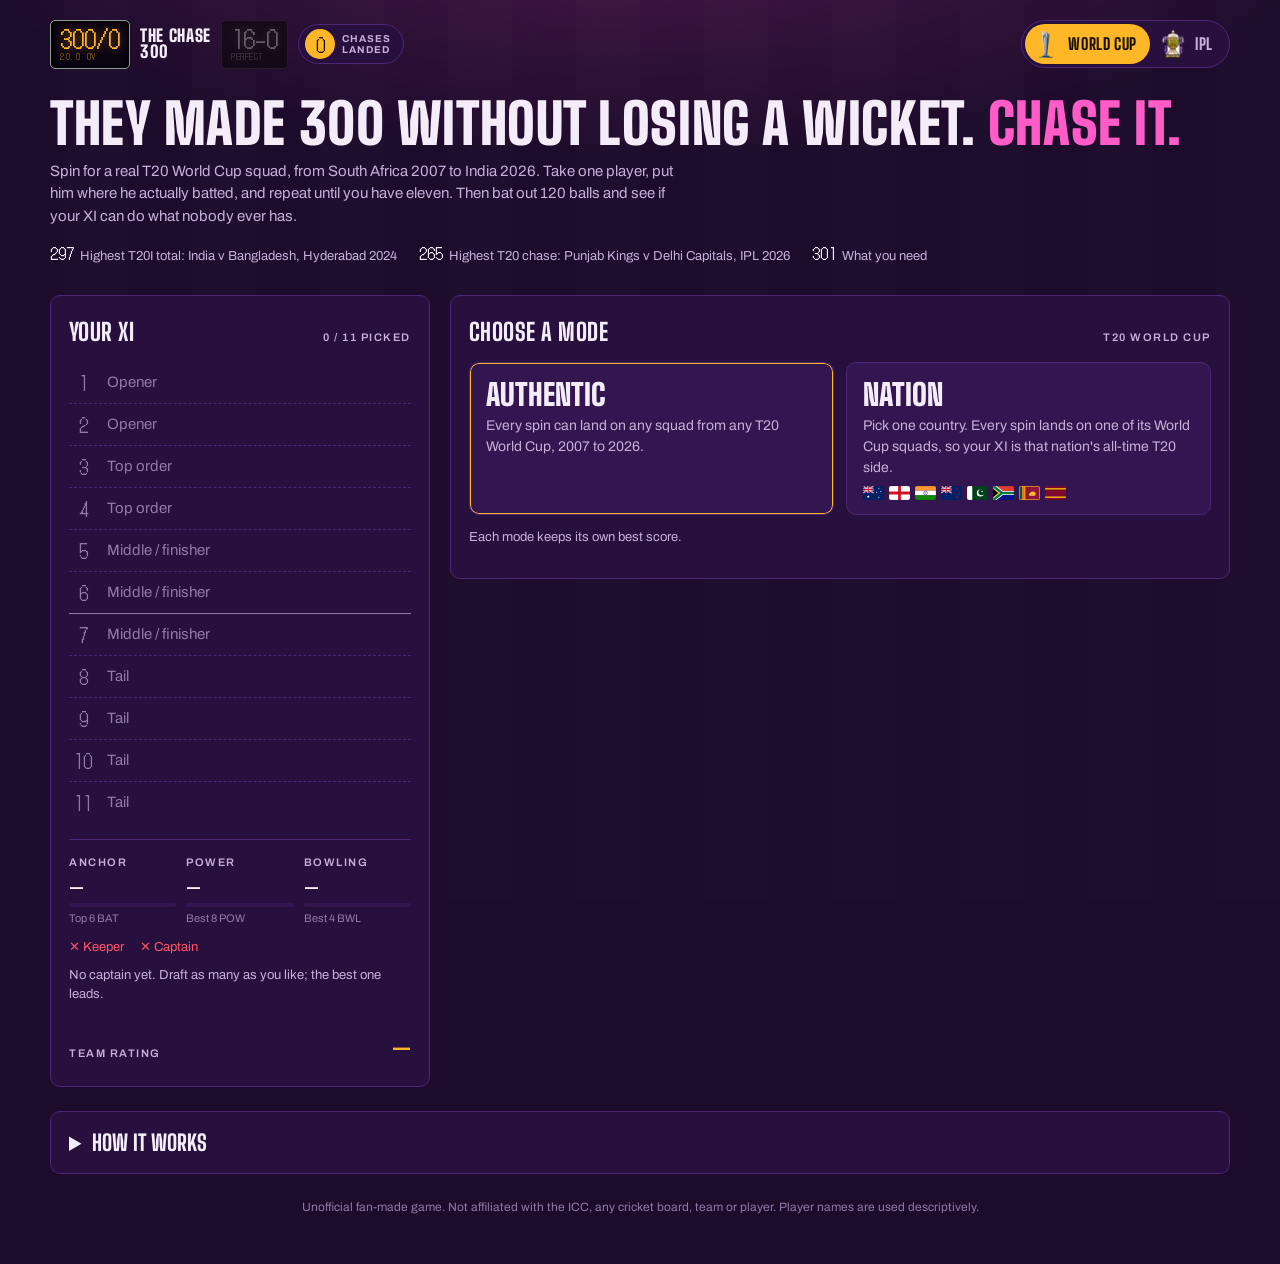
==== commit 728f7b7c: "Add files via upload" ====
--- a/index.html
+++ b/index.html
@@ -19,10 +19,13 @@
 <div class="wrap">
   <header class="topbar">
     <div class="brand">
-    <button class="logo" id="home" type="button" title="Start over" aria-label="The Chase 300. Start a new draft">
-      <span class="mini-board" aria-hidden="true"><b>300/0</b><small>20.0 OV</small></span>
+    <button class="logo game on" id="home" type="button" title="Start over" aria-label="The Chase 300. Start a new draft">
+      <span class="mini-board chase" aria-hidden="true"><b>300/0</b><small>20.0 OV</small></span>
       <span class="logo-t">The Chase<br>300</span>
     </button>
+    <a class="game off" href="perfect-ssn.html" title="Play Perfect Season" aria-label="Play Perfect Season">
+      <span class="mini-board season" aria-hidden="true"><b>16-0</b><small>PERFECT</small></span>
+    </a>
     <button class="mychases" id="mychases" type="button" aria-label="My successful chases"></button>
     </div>
     <div class="comp" role="group" aria-label="Edition" id="comp"></div>
@@ -74,7 +77,7 @@
     <div id="my-body"></div>
   </div>
 </div>
-<footer>Unofficial fan-made game. Not affiliated with the ICC, any cricket board, team or player. Player names are used descriptively. <span id="best"></span> <!--NAV--><a class="navlink" href="perfect-ssn.html">Also play: Perfect Season →</a><!--/NAV--></footer>
+<footer>Unofficial fan-made game. Not affiliated with the ICC, any cricket board, team or player. Player names are used descriptively. <span id="best"></span></footer>
 </div>
 
 <script src="js/config.js"></script>
--- a/css/style.css
+++ b/css/style.css
@@ -272,9 +272,6 @@
 @media (max-width:520px){.mc-l{display:none}.mychases{padding-right:6px}.ml-d{display:none}}
 
 /* Perfect Season */
-.navlink{color:var(--chalk-dim);font-weight:700;font-size:13px;letter-spacing:.06em;text-transform:uppercase;text-decoration:none;border:1px solid var(--line);border-radius:999px;padding:7px 13px;white-space:nowrap}
-.navlink:hover{color:var(--chalk);border-color:var(--accent)}
-footer .navlink{display:inline-block;margin-top:8px;font-size:11px;padding:4px 10px}
 body.in-season .grid{grid-template-columns:minmax(0,1fr)}
 body.in-season .grid>.panel:first-child{display:none}
 .attack{margin:14px 0;padding:12px 14px;border:1px solid var(--line);border-radius:8px;background:var(--turf-3)}
@@ -328,3 +325,20 @@
 .tie .tbd{color:var(--chalk-faint)}
 .tie .note{margin:0}
 @media (max-width:620px){.two{grid-template-columns:minmax(0,1fr)}.match .mr{display:none}}
+
+/* game switcher: the lit scoreboard is the game you're in (tap to start over); the grey one opens the other game */
+.game{text-decoration:none}
+.mini-board.chase b{color:#ffb627;text-shadow:0 0 10px rgba(255,182,39,.5)}
+.mini-board.chase small{color:#7a5a1c}
+.mini-board.season b{color:#3dffa2;text-shadow:0 0 10px rgba(61,255,162,.45)}
+.mini-board.season small{color:#1f7a52}
+.game.off{display:flex;border-radius:6px;transition:opacity .2s,filter .2s}
+.game.off .mini-board{filter:grayscale(1) brightness(.75);opacity:.55;box-shadow:none}
+.game.off:hover .mini-board,.game.off:focus-visible .mini-board{filter:none;opacity:1;border-color:var(--chalk-faint)}
+.game.off:focus-visible{outline:2px solid var(--accent);outline-offset:2px}
+.game.on .mini-board{border-color:var(--chalk-faint)}
+@media (max-width:520px){
+  .mini-board{padding:4px 6px 3px}.mini-board b{font-size:16px}.mini-board small{font-size:6.5px}
+  .brand{gap:5px}.mc-n{min-width:28px;height:28px;font-size:16px}.mychases{padding:3px}
+  .comp button{padding:3px 8px 3px 3px;font-size:12px}.comp button img{width:22px;height:22px}
+}
